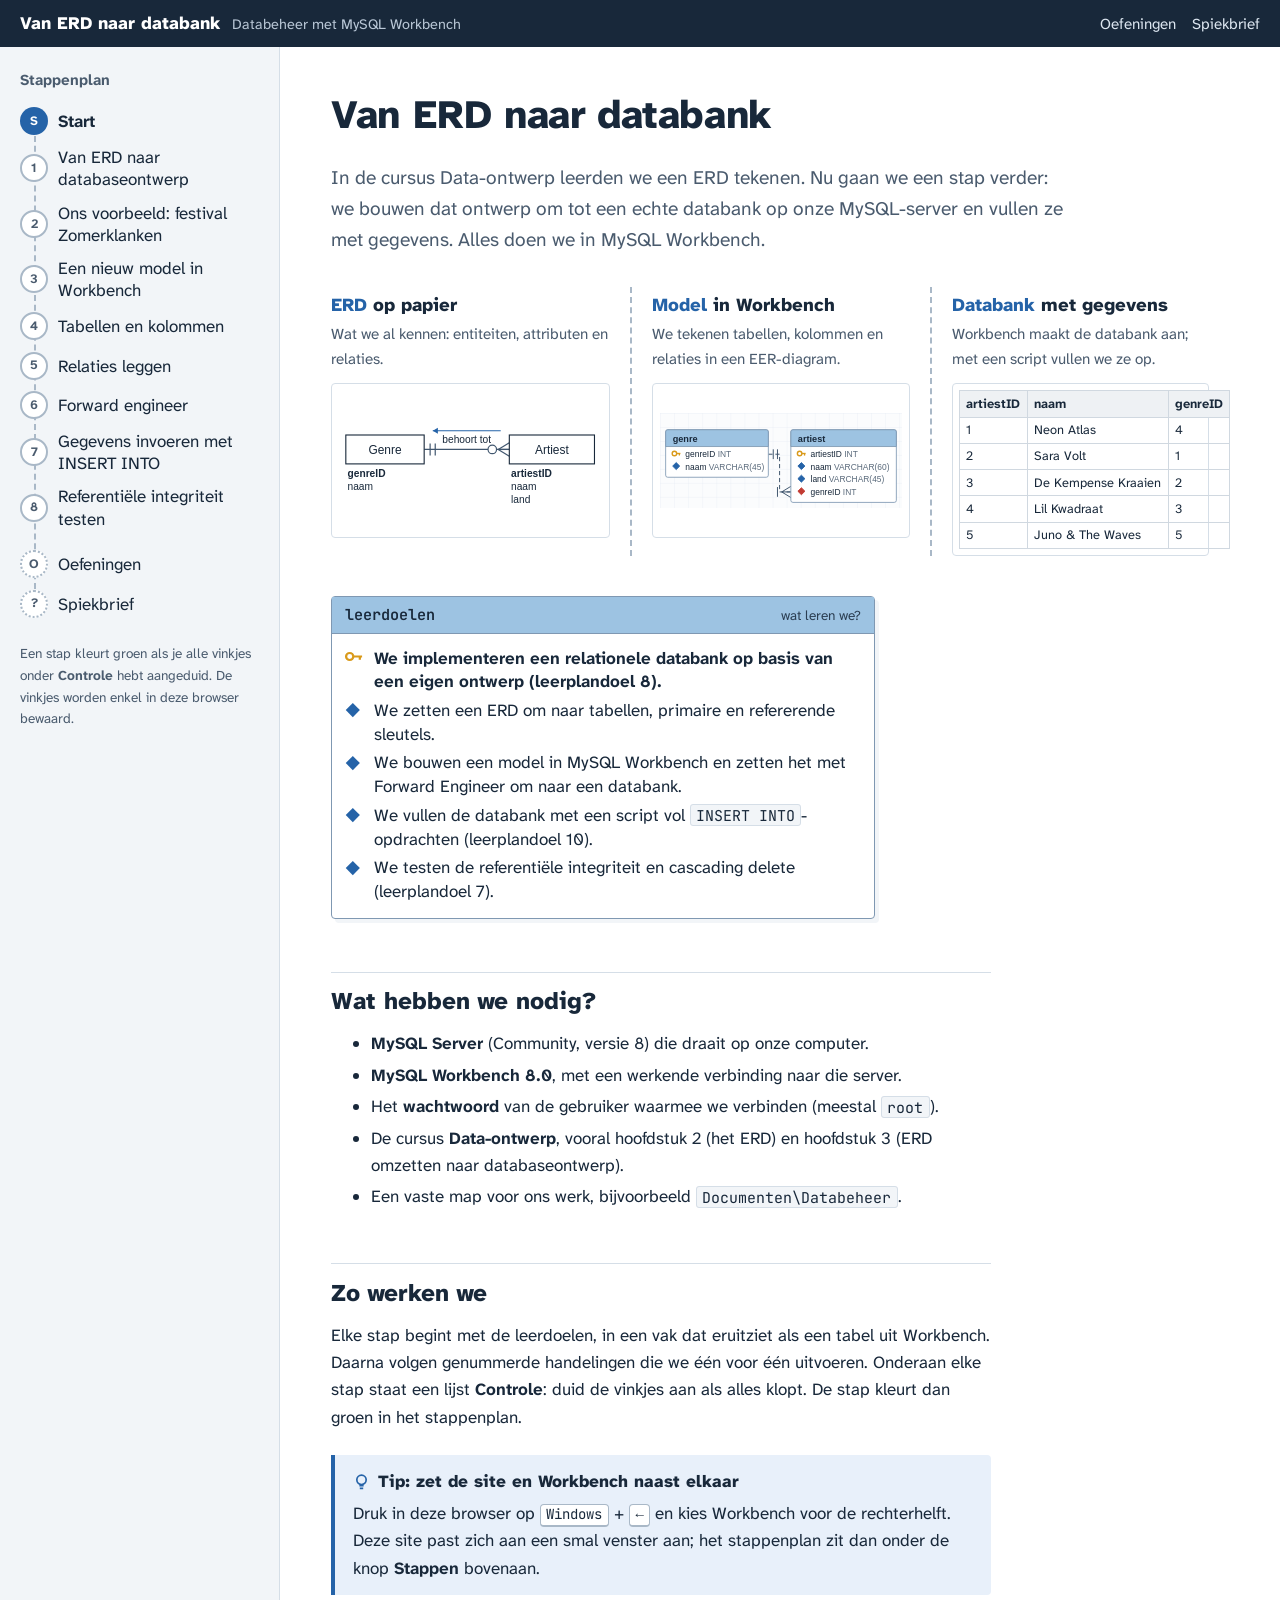
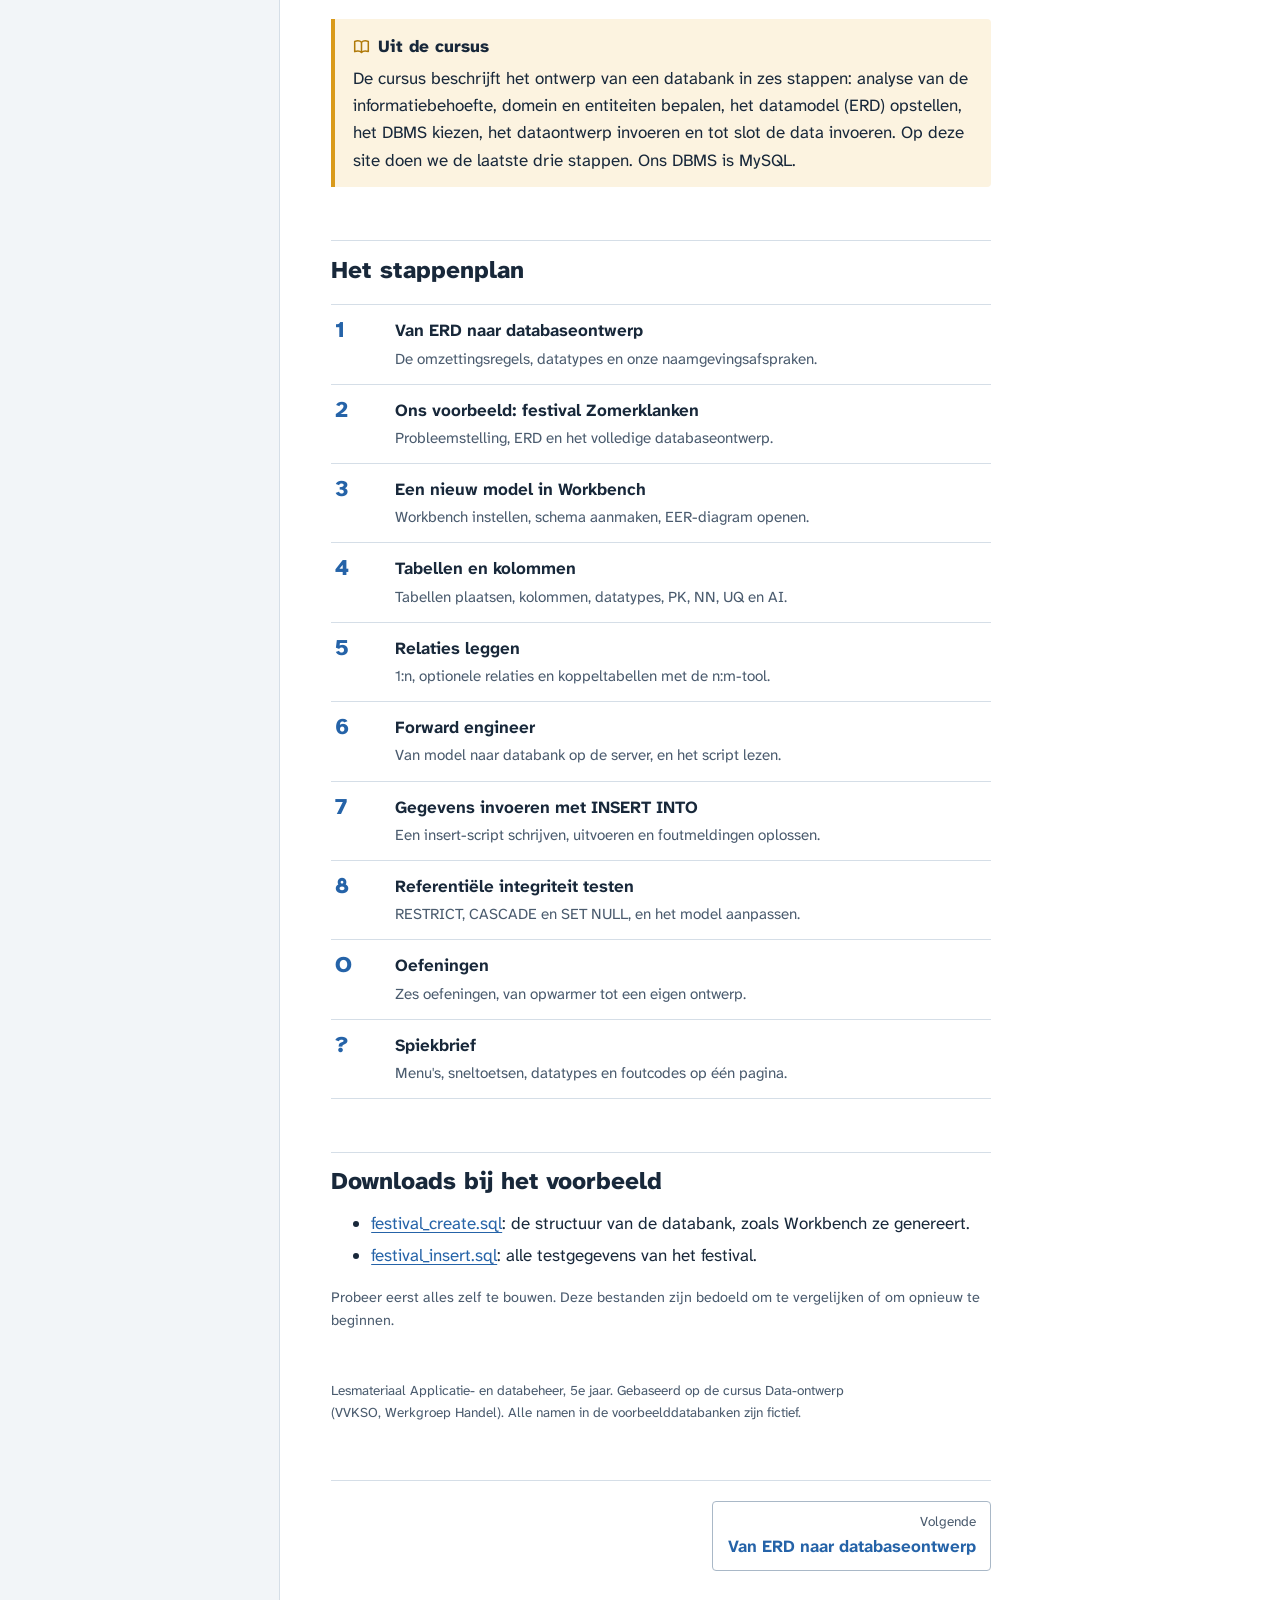
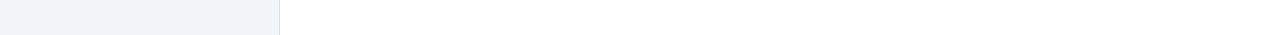
==== index.html @ cf81688a "V01" ====
<!DOCTYPE html>
<html lang="nl">
<head>
<meta charset="utf-8">
<meta name="viewport" content="width=device-width, initial-scale=1">
<title>Van ERD naar databank | Databeheer met MySQL Workbench</title>
<meta name="description" content="Stap voor stap van een ERD naar een echte MySQL-databank met MySQL Workbench: model, forward engineer en gegevens invoeren met INSERT INTO.">
<link rel="icon" href="img/favicon.svg" type="image/svg+xml">
<link rel="stylesheet" href="css/style.css">
<script src="js/main.js" defer></script>
</head>
<body>
<a class="skip" href="#inhoud">Naar de inhoud</a>
<header class="topbar">
  <a class="brand" href="index.html"><span class="brand-title">Van ERD naar databank</span><span class="brand-sub">Databeheer met MySQL Workbench</span></a>
  <span class="spacer"></span>
  <a class="toplink" href="oefeningen.html">Oefeningen</a>
  <a class="toplink" href="spiekbrief.html">Spiekbrief</a>
  <button class="menu-toggle" type="button" aria-expanded="false" aria-controls="stappen">Stappen</button>
</header>

<div class="layout">
<nav class="sidebar" id="stappen" aria-label="Stappenplan"><noscript><p><a href="1-erd-naar-ontwerp.html">Begin bij stap 1</a></p></noscript></nav>

<main id="inhoud">
<div class="content wide">

  <h1>Van ERD naar databank</h1>
  <p class="lead">In de cursus Data-ontwerp leerden we een ERD tekenen. Nu gaan we een stap verder: we bouwen dat ontwerp om tot een echte databank op onze MySQL-server en vullen ze met gegevens. Alles doen we in MySQL Workbench.</p>

  <div class="route-hero">
    <section class="phase">
      <h2><span class="tag">ERD</span> op papier</h2>
      <p>Wat we al kennen: entiteiten, attributen en relaties.</p>
      <div class="art"><img src="img/fase-erd.svg" width="310" height="140" alt="ERD: Artiest behoort tot Genre. Een genre heeft nul of meer artiesten, een artiest hoort bij precies één genre."></div>
    </section>
    <section class="phase">
      <h2><span class="tag">Model</span> in Workbench</h2>
      <p>We tekenen tabellen, kolommen en relaties in een EER-diagram.</p>
      <div class="art"><img src="img/fase-model.svg" width="344" height="136" alt="EER-diagram in Workbench: tabel artiest krijgt een refererende sleutel genreID naar tabel genre."></div>
    </section>
    <section class="phase">
      <h2><span class="tag">Databank</span> met gegevens</h2>
      <p>Workbench maakt de databank aan; met een script vullen we ze op.</p>
      <div class="art">
        <table class="result-grid" aria-label="Voorbeeld van gegevens in de tabel artiest">
          <thead><tr><th>artiestID</th><th>naam</th><th>genreID</th></tr></thead>
          <tbody>
            <tr><td>1</td><td>Neon Atlas</td><td>4</td></tr>
            <tr><td>2</td><td>Sara Volt</td><td>1</td></tr>
            <tr><td>3</td><td>De Kempense Kraaien</td><td>2</td></tr>
            <tr><td>4</td><td>Lil Kwadraat</td><td>3</td></tr>
            <tr><td>5</td><td>Juno &amp; The Waves</td><td>5</td></tr>
          </tbody>
        </table>
      </div>
    </section>
  </div>

  <figure class="goals" aria-label="Wat leren we?">
    <div class="goals-head"><span class="tname">leerdoelen</span><span class="hint">wat leren we?</span></div>
    <ul>
      <li class="key">We implementeren een relationele databank op basis van een eigen ontwerp (leerplandoel 8).</li>
      <li>We zetten een ERD om naar tabellen, primaire en refererende sleutels.</li>
      <li>We bouwen een model in MySQL Workbench en zetten het met Forward Engineer om naar een databank.</li>
      <li>We vullen de databank met een script vol <code>INSERT INTO</code>-opdrachten (leerplandoel 10).</li>
      <li>We testen de referentiële integriteit en cascading delete (leerplandoel 7).</li>
    </ul>
  </figure>

  <div class="content">
  <h2>Wat hebben we nodig?</h2>
  <ul>
    <li><b>MySQL Server</b> (Community, versie 8) die draait op onze computer.</li>
    <li><b>MySQL Workbench 8.0</b>, met een werkende verbinding naar die server.</li>
    <li>Het <b>wachtwoord</b> van de gebruiker waarmee we verbinden (meestal <code>root</code>).</li>
    <li>De cursus <b>Data-ontwerp</b>, vooral hoofdstuk 2 (het ERD) en hoofdstuk 3 (ERD omzetten naar databaseontwerp).</li>
    <li>Een vaste map voor ons werk, bijvoorbeeld <code>Documenten\Databeheer</code>.</li>
  </ul>

  <h2>Zo werken we</h2>
  <p>Elke stap begint met de leerdoelen, in een vak dat eruitziet als een tabel uit Workbench. Daarna volgen genummerde handelingen die we één voor één uitvoeren. Onderaan elke stap staat een lijst <b>Controle</b>: duid de vinkjes aan als alles klopt. De stap kleurt dan groen in het stappenplan.</p>

  <aside class="note tip">
    <p class="note-title">Tip: zet de site en Workbench naast elkaar</p>
    <p>Druk in deze browser op <kbd>Windows</kbd> + <kbd>←</kbd> en kies Workbench voor de rechterhelft. Deze site past zich aan een smal venster aan; het stappenplan zit dan onder de knop <b>Stappen</b> bovenaan.</p>
  </aside>

  <aside class="note course">
    <p class="note-title">Uit de cursus</p>
    <p>De cursus beschrijft het ontwerp van een databank in zes stappen: analyse van de informatiebehoefte, domein en entiteiten bepalen, het datamodel (ERD) opstellen, het DBMS kiezen, het dataontwerp invoeren en tot slot de data invoeren. Op deze site doen we de laatste drie stappen. Ons DBMS is MySQL.</p>
  </aside>

  <h2>Het stappenplan</h2>
  <ol class="overview">
    <li><a href="1-erd-naar-ontwerp.html"><span class="nr">1</span><span><span class="t">Van ERD naar databaseontwerp</span><span class="d">De omzettingsregels, datatypes en onze naamgevingsafspraken.</span></span></a></li>
    <li><a href="2-voorbeeld-festival.html"><span class="nr">2</span><span><span class="t">Ons voorbeeld: festival Zomerklanken</span><span class="d">Probleemstelling, ERD en het volledige databaseontwerp.</span></span></a></li>
    <li><a href="3-nieuw-model.html"><span class="nr">3</span><span><span class="t">Een nieuw model in Workbench</span><span class="d">Workbench instellen, schema aanmaken, EER-diagram openen.</span></span></a></li>
    <li><a href="4-tabellen.html"><span class="nr">4</span><span><span class="t">Tabellen en kolommen</span><span class="d">Tabellen plaatsen, kolommen, datatypes, PK, NN, UQ en AI.</span></span></a></li>
    <li><a href="5-relaties.html"><span class="nr">5</span><span><span class="t">Relaties leggen</span><span class="d">1:n, optionele relaties en koppeltabellen met de n:m-tool.</span></span></a></li>
    <li><a href="6-forward-engineer.html"><span class="nr">6</span><span><span class="t">Forward engineer</span><span class="d">Van model naar databank op de server, en het script lezen.</span></span></a></li>
    <li><a href="7-gegevens-invoeren.html"><span class="nr">7</span><span><span class="t">Gegevens invoeren met INSERT INTO</span><span class="d">Een insert-script schrijven, uitvoeren en foutmeldingen oplossen.</span></span></a></li>
    <li><a href="8-integriteit.html"><span class="nr">8</span><span><span class="t">Referentiële integriteit testen</span><span class="d">RESTRICT, CASCADE en SET NULL, en het model aanpassen.</span></span></a></li>
    <li><a href="oefeningen.html"><span class="nr">O</span><span><span class="t">Oefeningen</span><span class="d">Zes oefeningen, van opwarmer tot een eigen ontwerp.</span></span></a></li>
    <li><a href="spiekbrief.html"><span class="nr">?</span><span><span class="t">Spiekbrief</span><span class="d">Menu's, sneltoetsen, datatypes en foutcodes op één pagina.</span></span></a></li>
  </ol>

  <h2>Downloads bij het voorbeeld</h2>
  <ul>
    <li><a href="downloads/festival_create.sql" download>festival_create.sql</a>: de structuur van de databank, zoals Workbench ze genereert.</li>
    <li><a href="downloads/festival_insert.sql" download>festival_insert.sql</a>: alle testgegevens van het festival.</li>
  </ul>
  <p class="small muted">Probeer eerst alles zelf te bouwen. Deze bestanden zijn bedoeld om te vergelijken of om opnieuw te beginnen.</p>

  <p class="site-foot">Lesmateriaal Applicatie- en databeheer, 5e jaar. Gebaseerd op de cursus Data-ontwerp (VVKSO, Werkgroep Handel). Alle namen in de voorbeelddatabanken zijn fictief.</p>
  </div>

  <nav class="pager" data-auto aria-label="Vorige en volgende stap"></nav>
</div>
</main>
</div>
</body>
</html>
---- css/style.css ----
/* =========================================================
   Van ERD naar databank – stijlblad
   Kleuren volgen de iconen van MySQL Workbench:
   goud = primaire sleutel, rood = refererende sleutel,
   blauw = verplicht veld (NN).
   ========================================================= */

@font-face {
  font-family: "Atkinson Hyperlegible Next";
  src: url("../fonts/atkinson-hyperlegible-next-latin-400-normal.woff2") format("woff2");
  font-weight: 400; font-style: normal; font-display: swap;
}
@font-face {
  font-family: "Atkinson Hyperlegible Next";
  src: url("../fonts/atkinson-hyperlegible-next-latin-400-italic.woff2") format("woff2");
  font-weight: 400; font-style: italic; font-display: swap;
}
@font-face {
  font-family: "Atkinson Hyperlegible Next";
  src: url("../fonts/atkinson-hyperlegible-next-latin-700-normal.woff2") format("woff2");
  font-weight: 700; font-style: normal; font-display: swap;
}
@font-face {
  font-family: "Atkinson Hyperlegible Next";
  src: url("../fonts/atkinson-hyperlegible-next-latin-800-normal.woff2") format("woff2");
  font-weight: 800; font-style: normal; font-display: swap;
}
@font-face {
  font-family: "JetBrains Mono";
  src: url("../fonts/jetbrains-mono-latin-400-normal.woff2") format("woff2");
  font-weight: 400; font-style: normal; font-display: swap;
}
@font-face {
  font-family: "JetBrains Mono";
  src: url("../fonts/jetbrains-mono-latin-600-normal.woff2") format("woff2");
  font-weight: 600; font-style: normal; font-display: swap;
}

:root {
  --ink: #18283A;
  --ink-2: #4A5B6E;
  --paper: #FFFFFF;
  --ground: #F2F5F8;
  --rule: #D5DEE7;
  --rule-strong: #A9B8C7;
  --blue: #2563A8;
  --blue-soft: #E8F0FA;
  --gold: #D99A1B;
  --gold-soft: #FCF3E0;
  --red: #C23B32;
  --red-soft: #FBEAE8;
  --green: #2E7D4F;
  --green-soft: #E6F3EB;
  --table-head: #9DC3E2;

  --sans: "Atkinson Hyperlegible Next", "Segoe UI", system-ui, sans-serif;
  --mono: "JetBrains Mono", Consolas, "Cascadia Mono", monospace;

  --measure: 60ch;
  --sidebar: 17.5rem;
  --radius: 4px;
}

*, *::before, *::after { box-sizing: border-box; }

html { -webkit-text-size-adjust: 100%; scroll-padding-top: 4.5rem; }

body {
  margin: 0;
  font-family: var(--sans);
  font-size: 1.0625rem;
  line-height: 1.6;
  color: var(--ink);
  background: var(--paper);
}

img, svg { max-width: 100%; height: auto; }

a { color: var(--blue); text-underline-offset: 0.18em; }
a:hover { text-decoration-thickness: 2px; }

:focus-visible { outline: 3px solid var(--gold); outline-offset: 2px; border-radius: 2px; }

.skip {
  position: absolute; left: -999px; top: 0.5rem;
  background: var(--ink); color: #fff; padding: 0.5rem 1rem; z-index: 100;
}
.skip:focus { left: 0.5rem; }

/* ---------------------------------------------------- topbalk */
.topbar {
  position: sticky; top: 0; z-index: 20;
  display: flex; align-items: center; gap: 1rem;
  padding: 0.6rem 1.25rem;
  background: var(--ink); color: #fff;
}
.topbar .brand {
  display: flex; align-items: baseline; gap: 0.75rem;
  color: #fff; text-decoration: none; min-width: 0;
}
.brand-title { font-weight: 800; font-size: 1.1rem; white-space: nowrap; }
.brand-sub { color: #B9C7D6; font-size: 0.9rem; white-space: nowrap; overflow: hidden; text-overflow: ellipsis; }
.topbar .spacer { flex: 1; }
.topbar a.toplink { color: #DCE6F0; text-decoration: none; font-size: 0.95rem; white-space: nowrap; }
.topbar a.toplink:hover { color: #fff; text-decoration: underline; }
.menu-toggle {
  display: none;
  font: inherit; font-size: 0.95rem; color: var(--ink);
  background: #fff; border: 0; border-radius: var(--radius);
  padding: 0.3rem 0.8rem; cursor: pointer;
}

/* ---------------------------------------------------- lay-out */
.layout {
  display: grid;
  grid-template-columns: var(--sidebar) minmax(0, 1fr);
  min-height: calc(100vh - 3rem);
}

.sidebar {
  background: var(--ground);
  border-right: 1px solid var(--rule);
  padding: 1.5rem 1rem 2rem 1.25rem;
}
.sidebar-inner { position: sticky; top: 4.25rem; }
.sidebar h2 { font-size: 0.95rem; color: var(--ink-2); margin: 0 0 0.75rem; font-weight: 700; border: 0; padding: 0; }

/* stappenlijst als relatielijn */
.route { list-style: none; margin: 0; padding: 0; position: relative; }
.route::before {
  content: ""; position: absolute; left: 0.85rem; top: 0.9rem; bottom: 0.9rem;
  border-left: 2px dashed var(--rule-strong);
}
.route li { position: relative; margin: 0; }
.route a {
  display: grid; grid-template-columns: 1.75rem 1fr; gap: 0.6rem; align-items: center;
  padding: 0.35rem 0.4rem 0.35rem 0; color: var(--ink); text-decoration: none; line-height: 1.3;
  border-radius: var(--radius);
}
.route a:hover .route-label { text-decoration: underline; }
.route .node {
  width: 1.75rem; height: 1.75rem; border-radius: 50%;
  display: grid; place-items: center;
  background: #fff; border: 2px solid var(--rule-strong);
  font-size: 0.8rem; font-weight: 700; color: var(--ink-2);
  position: relative; z-index: 1;
}
.route .done .node { background: var(--green); border-color: var(--green); color: #fff; }
.route [aria-current="page"] .node { background: var(--blue); border-color: var(--blue); color: #fff; }
.route [aria-current="page"] .route-label { font-weight: 700; }
.route .extra .node { border-style: dotted; }
.route-sep { height: 0.6rem; }
.sidebar .progress-note { font-size: 0.85rem; color: var(--ink-2); margin: 1.25rem 0 0; }

main {
  padding: 2.25rem clamp(1.25rem, 4vw, 3.5rem) 4rem;
  min-width: 0;
}
.content { max-width: var(--measure); }
.content.wide { max-width: 72rem; }

/* ---------------------------------------------------- typografie */
h1, h2, h3, h4 { line-height: 1.2; margin: 2.2em 0 0.6em; }
h1 { font-size: clamp(1.9rem, 3.4vw, 2.5rem); font-weight: 800; letter-spacing: -0.01em; margin-top: 0.2em; }
h2 { font-size: 1.5rem; font-weight: 800; padding-top: 0.6em; border-top: 1px solid var(--rule); }
h3 { font-size: 1.18rem; font-weight: 700; }
h4 { font-size: 1.02rem; font-weight: 700; margin-top: 1.6em; }
p, ul, ol, dl { margin: 0 0 1em; }
li { margin: 0.25em 0; }
.lead { font-size: 1.2rem; color: var(--ink-2); max-width: 62ch; }
small, .small { font-size: 0.9rem; }
.muted { color: var(--ink-2); }

.step-no { margin: 0; color: var(--blue); font-weight: 700; }

/* inline elementen */
code, kbd, samp { font-family: var(--mono); font-size: 0.88em; }
:not(pre) > code {
  background: var(--ground); border: 1px solid var(--rule);
  padding: 0.05em 0.35em; border-radius: 3px; overflow-wrap: anywhere;
  -webkit-box-decoration-break: clone; box-decoration-break: clone;
}
kbd {
  display: inline-block; padding: 0.02em 0.4em; border: 1px solid var(--rule-strong);
  border-bottom-width: 2px; border-radius: 4px; background: #fff; font-size: 0.82em; line-height: 1.4;
}
/* knoppen, menu's en velden in Workbench */
.ui {
  font-weight: 700; color: var(--ink);
  background: linear-gradient(transparent 60%, var(--blue-soft) 60%);
}
.menu-path { white-space: nowrap; font-weight: 700; }
.menu-path .sep { color: var(--ink-2); font-weight: 400; padding: 0 0.15em; }

/* sleuteltermen met Workbench-kleur */
.pk, .fk, .nn { font-weight: 700; padding: 0 0.25em; border-radius: 3px; }
.pk { background: var(--gold-soft); box-shadow: inset 0 -2px 0 var(--gold); }
.fk { background: var(--red-soft); box-shadow: inset 0 -2px 0 var(--red); }
.nn { background: var(--blue-soft); box-shadow: inset 0 -2px 0 var(--blue); }

/* ---------------------------------------------------- leerdoelen als tabel uit een EER-diagram */
.goals {
  margin: 1.75rem 0 2rem; max-width: 34rem;
  border: 1px solid #7F98B2; border-radius: var(--radius); background: #fff;
  box-shadow: 4px 4px 0 var(--ground);
}
.goals-head {
  background: var(--table-head); border-bottom: 1px solid #7F98B2;
  padding: 0.35rem 0.8rem; display: flex; justify-content: space-between; align-items: baseline; gap: 1rem;
}
.goals-head .tname { font-family: var(--mono); font-weight: 600; font-size: 0.95rem; }
.goals-head .hint { font-size: 0.85rem; color: #2B3E52; }
.goals ul { list-style: none; margin: 0; padding: 0.5rem 0.8rem 0.6rem; }
.goals li { position: relative; padding-left: 1.8rem; margin: 0.3rem 0; line-height: 1.4; }
.goals li::before {
  content: ""; position: absolute; left: 0.2rem; top: 0.4rem; width: 0.6rem; height: 0.6rem;
  background: var(--blue); transform: rotate(45deg);
}
.goals li.key { font-weight: 700; }
.goals li.key::before {
  left: 0; top: 0.3rem; width: 1.1rem; height: 0.8rem; transform: none; background: none;
  background-image: url("data:image/svg+xml,%3Csvg xmlns='http://www.w3.org/2000/svg' viewBox='0 0 16 10'%3E%3Ccircle cx='4' cy='5' r='3.2' fill='none' stroke='%23D99A1B' stroke-width='2'/%3E%3Cpath d='M7 5h8M13 5v3' stroke='%23D99A1B' stroke-width='2' fill='none'/%3E%3C/svg%3E");
  background-repeat: no-repeat; background-size: contain;
}

/* ---------------------------------------------------- genummerde handelingen */
ol.steps { list-style: none; counter-reset: stap; padding: 0; margin: 1.25rem 0 1.5rem; }
ol.steps > li {
  counter-increment: stap; position: relative;
  padding: 0 0 1.1rem 2.75rem; margin: 0;
}
ol.steps > li::before {
  content: counter(stap);
  position: absolute; left: 0; top: 0.05rem;
  width: 1.85rem; height: 1.85rem; border-radius: 50%;
  display: grid; place-items: center;
  font-weight: 800; font-size: 0.95rem;
  color: var(--blue); background: #fff; border: 2px solid var(--blue);
}
ol.steps > li:not(:last-child)::after {
  content: ""; position: absolute; left: 0.88rem; top: 2.1rem; bottom: 0.2rem;
  border-left: 2px solid var(--blue-soft);
}
ol.steps > li > :last-child { margin-bottom: 0; }

/* ---------------------------------------------------- kaders */
.note {
  margin: 1.5rem 0; padding: 0.85rem 1.1rem 0.85rem 1.1rem;
  border-left: 4px solid var(--blue); background: var(--blue-soft);
  border-radius: 0 var(--radius) var(--radius) 0;
}
.note > :last-child { margin-bottom: 0; }
.note-title { font-weight: 800; margin: 0 0 0.3rem; display: flex; align-items: center; gap: 0.5rem; }
.note-title::before {
  content: ""; width: 1.1rem; height: 1.1rem; flex: none;
  background-repeat: no-repeat; background-size: contain;
}
.note.tip .note-title::before {
  background-image: url("data:image/svg+xml,%3Csvg xmlns='http://www.w3.org/2000/svg' viewBox='0 0 20 20'%3E%3Ccircle cx='10' cy='8' r='5.5' fill='none' stroke='%232563A8' stroke-width='2'/%3E%3Cpath d='M7.5 15h5M8 18h4' stroke='%232563A8' stroke-width='2'/%3E%3C/svg%3E");
}
.note.warn { border-color: var(--red); background: var(--red-soft); }
.note.warn .note-title::before {
  background-image: url("data:image/svg+xml,%3Csvg xmlns='http://www.w3.org/2000/svg' viewBox='0 0 20 20'%3E%3Cpath d='M10 2 19 18H1z' fill='none' stroke='%23C23B32' stroke-width='2' stroke-linejoin='round'/%3E%3Cpath d='M10 8v4.5M10 14.5v1.5' stroke='%23C23B32' stroke-width='2'/%3E%3C/svg%3E");
}
.note.course { border-color: var(--gold); background: var(--gold-soft); }
.note.course .note-title::before {
  background-image: url("data:image/svg+xml,%3Csvg xmlns='http://www.w3.org/2000/svg' viewBox='0 0 20 20'%3E%3Cpath d='M2 4c3-1 6-1 8 1 2-2 5-2 8-1v12c-3-1-6-1-8 1-2-2-5-2-8-1z M10 5v12' fill='none' stroke='%23B07A0A' stroke-width='1.8' stroke-linejoin='round'/%3E%3C/svg%3E");
}
.note.check { border-color: var(--green); background: var(--green-soft); }
.note.check .note-title::before {
  background-image: url("data:image/svg+xml,%3Csvg xmlns='http://www.w3.org/2000/svg' viewBox='0 0 20 20'%3E%3Crect x='2' y='2' width='16' height='16' rx='2' fill='none' stroke='%232E7D4F' stroke-width='2'/%3E%3Cpath d='M6 10.5 9 13.5 14.5 7' fill='none' stroke='%232E7D4F' stroke-width='2.2'/%3E%3C/svg%3E");
}

/* controlelijst met vinkjes (bewaard in de browser) */
.checklist { list-style: none; padding: 0; margin: 0.4rem 0 0; }
.checklist li { margin: 0.35rem 0; }
.checklist label { display: grid; grid-template-columns: 1.4rem 1fr; gap: 0.5rem; align-items: start; cursor: pointer; }
.checklist input { width: 1.15rem; height: 1.15rem; margin: 0.2rem 0 0; accent-color: var(--green); }
.checklist input:checked + span { color: var(--ink-2); }

/* ---------------------------------------------------- figuren */
figure { margin: 1.75rem 0; }
figcaption { font-size: 0.92rem; color: var(--ink-2); margin-top: 0.5rem; max-width: var(--measure); }
.diagram {
  overflow-x: auto; border: 1px solid var(--rule); border-radius: var(--radius);
  background: #fff; padding: 0.5rem;
}
.diagram img { display: block; width: 100%; min-width: 680px; max-width: none; height: auto; }
.diagram + figcaption { margin-top: 0.5rem; }
.bleed { max-width: 64rem; }

/* ---------------------------------------------------- tabellen */
.table-wrap { overflow-x: auto; margin: 1.25rem 0 1.5rem; }
table { border-collapse: collapse; width: 100%; font-size: 0.97rem; }
caption { text-align: left; font-weight: 700; padding-bottom: 0.4rem; }
th, td { text-align: left; vertical-align: top; padding: 0.5rem 0.7rem; border-bottom: 1px solid var(--rule); }
thead th { background: var(--ground); border-bottom: 2px solid var(--rule-strong); font-weight: 700; }
td code { white-space: nowrap; }

/* ontwerp van een tabel (kolommen + vlaggen) */
.design caption code { font-size: 1rem; }
.design td:nth-child(n+3) { white-space: nowrap; }

/* ---------------------------------------------------- codeblokken (zoals de SQL-editor van Workbench) */
.code {
  margin: 1.25rem 0 1.5rem; border: 1px solid var(--rule-strong); border-radius: var(--radius);
  background: #fff; overflow: hidden;
}
.code-bar {
  display: flex; align-items: center; justify-content: space-between; gap: 1rem;
  background: var(--ground); border-bottom: 1px solid var(--rule); padding: 0.25rem 0.4rem 0.25rem 0.8rem;
  font-size: 0.85rem; color: var(--ink-2);
}
.code-bar .fname { font-family: var(--mono); color: var(--ink); }
.code-bar button, .code-bar a.dl {
  font: inherit; font-size: 0.85rem; color: var(--blue); background: #fff;
  border: 1px solid var(--rule-strong); border-radius: 3px; padding: 0.15rem 0.6rem; cursor: pointer; text-decoration: none;
}
.code-bar button:hover, .code-bar a.dl:hover { border-color: var(--blue); }
.code-bar .actions { display: flex; gap: 0.35rem; }
pre {
  margin: 0; overflow-x: auto; font-family: var(--mono); font-size: 0.86rem; line-height: 1.55;
  counter-reset: line; padding: 0.6rem 0;
}
pre code { display: block; }
pre .ln { display: block; padding: 0 1rem 0 0; white-space: pre; }
pre .ln::before {
  counter-increment: line; content: counter(line);
  display: inline-block; width: 2.6rem; padding-right: 0.8rem; margin-right: 0.8rem;
  text-align: right; color: #97A6B5; border-right: 1px solid var(--rule); user-select: none;
}
.tok-kw { color: #1D4E9E; font-weight: 600; }
.tok-type { color: #7A3FB0; }
.tok-str { color: #2E7D4F; }
.tok-num { color: #B4560A; }
.tok-com { color: #6B7B8C; font-style: italic; }
.tok-id { color: #8A2F28; }
.tok-fn { color: #0E6E78; }

/* ---------------------------------------------------- schematische Workbench-schermen */
.wb {
  margin: 1.5rem 0; border: 1px solid #B9C4CF; border-radius: 6px; background: #F7F8FA;
  font-family: "Segoe UI", var(--sans); font-size: 0.9rem; overflow: hidden; max-width: 46rem;
}
.wb-title {
  background: #E4E8ED; border-bottom: 1px solid #C8D1DA; padding: 0.3rem 0.75rem;
  font-size: 0.82rem; color: #3B4B5C; display: flex; justify-content: space-between;
}
.wb-title .tag { color: #6A7A8B; }
.wb-body { padding: 0.75rem; overflow-x: auto; }
.wb-row { display: flex; gap: 0.75rem; align-items: center; flex-wrap: wrap; margin: 0.35rem 0; }
.wb-field {
  display: inline-block; min-width: 9rem; background: #fff; border: 1px solid #AEB9C5;
  padding: 0.1rem 0.45rem; font-family: var(--mono); font-size: 0.85rem;
}
.wb-btn {
  display: inline-block; background: #fff; border: 1px solid #9FAAB6; border-radius: 3px;
  padding: 0.15rem 0.7rem; font-size: 0.85rem;
}
.wb-btn.primary { border-color: var(--blue); }
.wb-section { font-weight: 700; color: #33475B; margin: 0.6rem 0 0.3rem; border-bottom: 1px solid #D3DAE2; }
.wb-icon {
  display: inline-grid; place-items: center; width: 4.5rem; height: 3.3rem; background: #fff;
  border: 1px solid #C2CCD6; border-radius: 4px; font-size: 0.75rem; text-align: center; line-height: 1.2; padding: 0.2rem;
}
.wb-icon.hl { border: 2px solid var(--gold); background: var(--gold-soft); }
.wb-grid { border-collapse: collapse; width: auto; font-size: 0.82rem; background: #fff; }
.wb-grid th, .wb-grid td { border: 1px solid #D0D8E0; padding: 0.15rem 0.45rem; text-align: center; white-space: nowrap; }
.wb-grid th { background: #EEF1F4; font-weight: 600; }
.wb-grid td:first-child, .wb-grid th:first-child, .wb-grid td:nth-child(2), .wb-grid th:nth-child(2) { text-align: left; }
.wb-grid td.name { font-family: var(--mono); }
.wb-grid tr.new td { color: #8C99A6; font-style: italic; }
.cb {
  display: inline-block; width: 0.85rem; height: 0.85rem; border: 1px solid #8A97A4; background: #fff;
  vertical-align: -0.1rem; border-radius: 2px; position: relative;
}
.cb.on { background: var(--blue); border-color: var(--blue); }
.cb.on::after {
  content: ""; position: absolute; left: 0.24rem; top: 0.05rem; width: 0.25rem; height: 0.5rem;
  border: solid #fff; border-width: 0 2px 2px 0; transform: rotate(45deg);
}
.cb.hl { outline: 2px solid var(--gold); outline-offset: 1px; }
.radio { display: inline-block; width: 0.8rem; height: 0.8rem; border-radius: 50%; border: 1px solid #8A97A4; background: #fff; vertical-align: -0.08rem; }
.radio.on { background: radial-gradient(var(--blue) 45%, #fff 50%); border-color: var(--blue); }
.wb-cols { display: grid; grid-template-columns: repeat(auto-fit, minmax(13rem, 1fr)); gap: 0.75rem; }
.wb-box { background: #fff; border: 1px solid #C8D1DA; border-radius: 4px; padding: 0.5rem 0.65rem; min-width: 0; overflow-x: auto; }
.wb-out td.ok::before { content: "✔"; color: var(--green); font-weight: 700; }
.wb-out td.err::before { content: "✖"; color: var(--red); font-weight: 700; }
.wb-out td { text-align: left !important; white-space: normal !important; }
.wb-out td.ok, .wb-out td.err { text-align: center !important; }
.callout-num {
  display: inline-grid; place-items: center; width: 1.25rem; height: 1.25rem; border-radius: 50%;
  background: var(--gold); color: #fff; font-size: 0.75rem; font-weight: 800; vertical-align: 0.05rem;
}

/* wizard-stappen */
.wizard { list-style: none; padding: 0; margin: 1.25rem 0; display: flex; flex-wrap: wrap; gap: 0.4rem; counter-reset: wz; }
.wizard li {
  counter-increment: wz; margin: 0; padding: 0.35rem 0.8rem 0.35rem 0.5rem; background: var(--ground);
  border: 1px solid var(--rule); border-radius: 999px; font-size: 0.92rem; display: flex; gap: 0.45rem; align-items: center;
}
.wizard li::before {
  content: counter(wz); width: 1.4rem; height: 1.4rem; border-radius: 50%; display: grid; place-items: center;
  background: var(--blue); color: #fff; font-weight: 800; font-size: 0.8rem;
}

/* ---------------------------------------------------- startpagina */
.route-hero { margin: 2rem 0 2.5rem; display: grid; grid-template-columns: repeat(3, minmax(0, 1fr)); gap: 0; max-width: 72rem; }
.phase { padding: 0 1.25rem 0 0; position: relative; }
.phase + .phase { padding-left: 1.25rem; border-left: 2px dashed var(--rule-strong); }
.phase h2 { border: 0; padding: 0; margin: 0.4rem 0 0.4rem; font-size: 1.15rem; }
.phase p { font-size: 0.95rem; color: var(--ink-2); margin: 0 0 0.75rem; }
.phase .art { background: #fff; border: 1px solid var(--rule); border-radius: var(--radius); padding: 0.4rem; min-height: 9.7rem; display: grid; place-items: center; }
.phase .art img { display: block; }
.phase .tag { font-weight: 800; color: var(--blue); }
.result-grid { border-collapse: collapse; font-family: "Segoe UI", var(--sans); font-size: 0.8rem; width: 100%; }
.result-grid th, .result-grid td { border: 1px solid #D0D8E0; padding: 0.15rem 0.4rem; white-space: nowrap; text-align: left; }
.result-grid th { background: #EEF1F4; font-weight: 600; }

.overview { list-style: none; padding: 0; margin: 1.25rem 0; display: grid; gap: 0; }
.overview li { margin: 0; border-top: 1px solid var(--rule); }
.overview li:last-child { border-bottom: 1px solid var(--rule); }
.overview a {
  display: grid; grid-template-columns: 3rem 1fr; gap: 0.75rem; padding: 0.75rem 0.25rem;
  text-decoration: none; color: var(--ink);
}
.overview a:hover { background: var(--ground); }
.overview .nr { font-weight: 800; font-size: 1.4rem; color: var(--blue); line-height: 1.2; }
.overview .t { font-weight: 700; display: block; }
.overview .d { color: var(--ink-2); font-size: 0.95rem; }

/* ---------------------------------------------------- oefeningen */
.exercise { border-top: 3px solid var(--ink); margin-top: 3rem; padding-top: 0.25rem; }
.exercise h2 { border: 0; padding-top: 0; margin-top: 0.6rem; }
.level { display: inline-flex; gap: 0.2rem; vertical-align: middle; margin-left: 0.5rem; }
.level i { width: 0.65rem; height: 0.65rem; background: var(--rule-strong); transform: rotate(45deg); display: inline-block; }
.level i.on { background: var(--blue); }
.meta-list { display: flex; flex-wrap: wrap; gap: 0.5rem 1.5rem; padding: 0; list-style: none; color: var(--ink-2); font-size: 0.95rem; }
.meta-list li { margin: 0; }

details {
  margin: 1rem 0; border: 1px solid var(--rule); border-radius: var(--radius); background: #fff;
}
details > summary {
  cursor: pointer; padding: 0.6rem 0.9rem; font-weight: 700; color: var(--blue); list-style-position: inside;
}
details[open] > summary { border-bottom: 1px solid var(--rule); }
details > .details-body { padding: 0.8rem 1rem 0.2rem; }

/* ---------------------------------------------------- vorige / volgende */
.pager {
  display: flex; justify-content: space-between; gap: 1rem; flex-wrap: wrap;
  margin-top: 3.5rem; padding-top: 1.25rem; border-top: 1px solid var(--rule); max-width: var(--measure);
}
.pager a {
  display: block; text-decoration: none; padding: 0.6rem 0.9rem; border: 1px solid var(--rule-strong);
  border-radius: var(--radius); min-width: 12rem; color: var(--ink);
}
.pager a:hover { border-color: var(--blue); background: var(--blue-soft); }
.pager .dir { display: block; font-size: 0.85rem; color: var(--ink-2); }
.pager .ttl { font-weight: 700; color: var(--blue); }
.pager .next { text-align: right; margin-left: auto; }

.site-foot { margin-top: 3rem; font-size: 0.85rem; color: var(--ink-2); max-width: var(--measure); }

/* ---------------------------------------------------- smal scherm (bv. naast Workbench) */
@media (max-width: 62rem) {
  .layout { grid-template-columns: minmax(0, 1fr); }
  .sidebar {
    display: none; position: fixed; inset: 3rem 0 0 0; z-index: 15; overflow-y: auto;
    border-right: 0; border-bottom: 1px solid var(--rule);
  }
  body.nav-open .sidebar { display: block; }
  .sidebar-inner { position: static; max-width: 26rem; }
  .menu-toggle { display: inline-block; }
  .brand-sub { display: none; }
  .route-hero { grid-template-columns: minmax(0, 1fr); gap: 1.5rem; }
  .phase + .phase { padding-left: 0; border-left: 0; border-top: 2px dashed var(--rule-strong); padding-top: 1.25rem; }
  .phase { padding-right: 0; }
}
@media (max-width: 30rem) {
  body { font-size: 1rem; }
  .topbar a.toplink { display: none; }
  ol.steps > li { padding-left: 2.4rem; }
}

@media (prefers-reduced-motion: reduce) {
  * { scroll-behavior: auto !important; transition: none !important; }
}

@media print {
  .topbar, .sidebar, .pager, .code-bar button, .menu-toggle { display: none !important; }
  .layout { display: block; }
  main { padding: 0; }
  details { border: 0; }
  details:not([open]) > .details-body { display: block; }
}

/* ---------------------------------------------------- kleine Workbench-iconen in de tekst */
.sr-only { position: absolute; width: 1px; height: 1px; overflow: hidden; clip: rect(0 0 0 0); white-space: nowrap; }
.ico { display: inline-block; width: 1rem; height: 0.9rem; vertical-align: -0.1rem; background-repeat: no-repeat; background-position: center; background-size: contain; }
.ico-pk { background-image: url("data:image/svg+xml,%3Csvg xmlns='http://www.w3.org/2000/svg' viewBox='0 0 16 10'%3E%3Ccircle cx='4' cy='5' r='3.2' fill='none' stroke='%23D99A1B' stroke-width='2'/%3E%3Cpath d='M7 5h8M13 5v3' stroke='%23D99A1B' stroke-width='2' fill='none'/%3E%3C/svg%3E"); }
.ico-pfk { background-image: url("data:image/svg+xml,%3Csvg xmlns='http://www.w3.org/2000/svg' viewBox='0 0 16 10'%3E%3Ccircle cx='4' cy='5' r='3.2' fill='none' stroke='%23C23B32' stroke-width='2'/%3E%3Cpath d='M7 5h8M13 5v3' stroke='%23C23B32' stroke-width='2' fill='none'/%3E%3C/svg%3E"); }
.ico-nn { background-image: url("data:image/svg+xml,%3Csvg xmlns='http://www.w3.org/2000/svg' viewBox='0 0 12 12'%3E%3Cpath d='M6 1 11 6 6 11 1 6z' fill='%232563A8' stroke='%232563A8'/%3E%3C/svg%3E"); }
.ico-null { background-image: url("data:image/svg+xml,%3Csvg xmlns='http://www.w3.org/2000/svg' viewBox='0 0 12 12'%3E%3Cpath d='M6 1 11 6 6 11 1 6z' fill='%23fff' stroke='%232563A8' stroke-width='1.3'/%3E%3C/svg%3E"); }
.ico-fk { background-image: url("data:image/svg+xml,%3Csvg xmlns='http://www.w3.org/2000/svg' viewBox='0 0 12 12'%3E%3Cpath d='M6 1 11 6 6 11 1 6z' fill='%23C23B32' stroke='%23C23B32'/%3E%3C/svg%3E"); }
.ico-fknull { background-image: url("data:image/svg+xml,%3Csvg xmlns='http://www.w3.org/2000/svg' viewBox='0 0 12 12'%3E%3Cpath d='M6 1 11 6 6 11 1 6z' fill='%23fff' stroke='%23C23B32' stroke-width='1.3'/%3E%3C/svg%3E"); }
.sym { height: 1.6rem; width: auto; vertical-align: middle; }

/* relationeel schema in cursusnotatie */
.schema { list-style: none; padding: 0; margin: 1rem 0 1.5rem; font-family: var(--mono); font-size: 0.92rem; }
.schema li { margin: 0.3rem 0; }
.schema .pk, .schema .fk { font-weight: 600; }
.yes { color: var(--blue); font-weight: 800; }
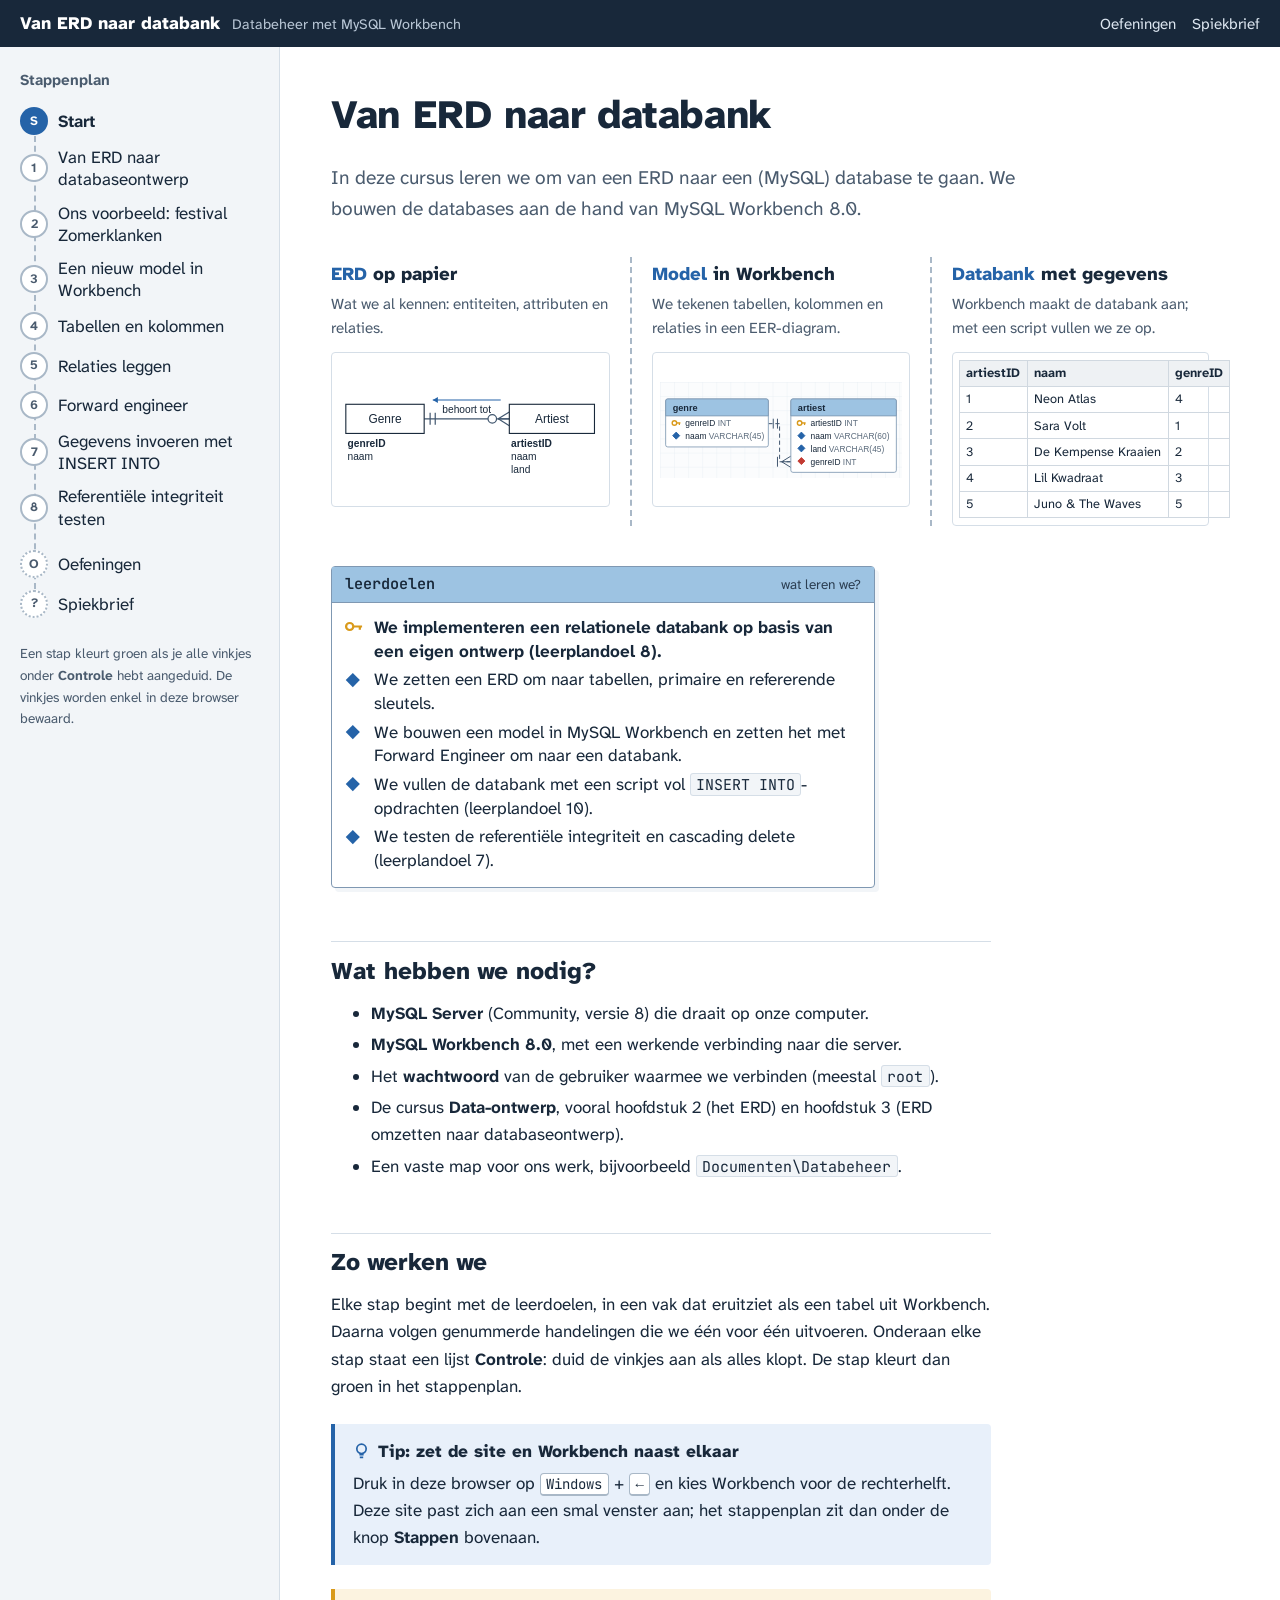
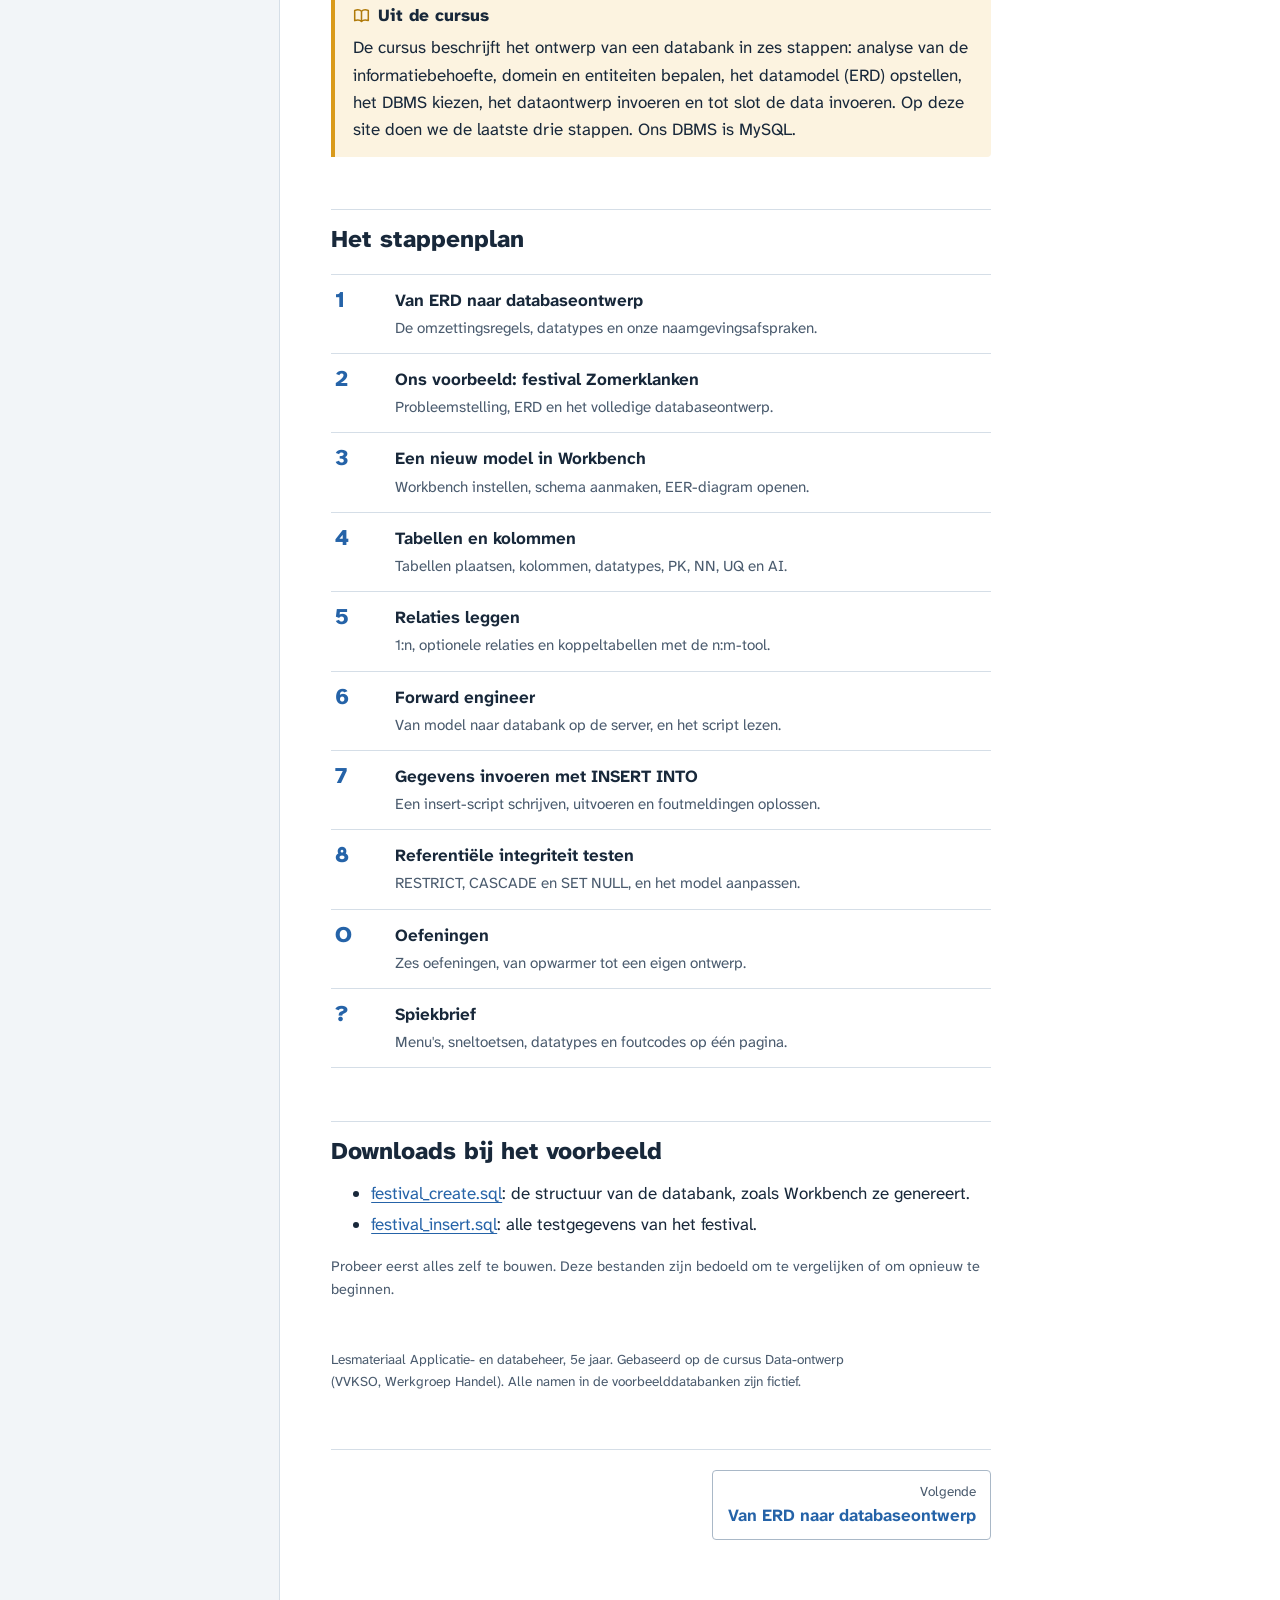
==== commit f95813ec: "Update course description for clarity" ====
--- a/index.html
+++ b/index.html
@@ -26,7 +26,7 @@
 <div class="content wide">
 
   <h1>Van ERD naar databank</h1>
-  <p class="lead">In de cursus Data-ontwerp leerden we een ERD tekenen. Nu gaan we een stap verder: we bouwen dat ontwerp om tot een echte databank op onze MySQL-server en vullen ze met gegevens. Alles doen we in MySQL Workbench.</p>
+  <p class="lead">In deze cursus leren we om van een ERD naar een (MySQL) database te gaan. We bouwen de databases aan de hand van MySQL Workbench 8.0.</p>
 
   <div class="route-hero">
     <section class="phase">
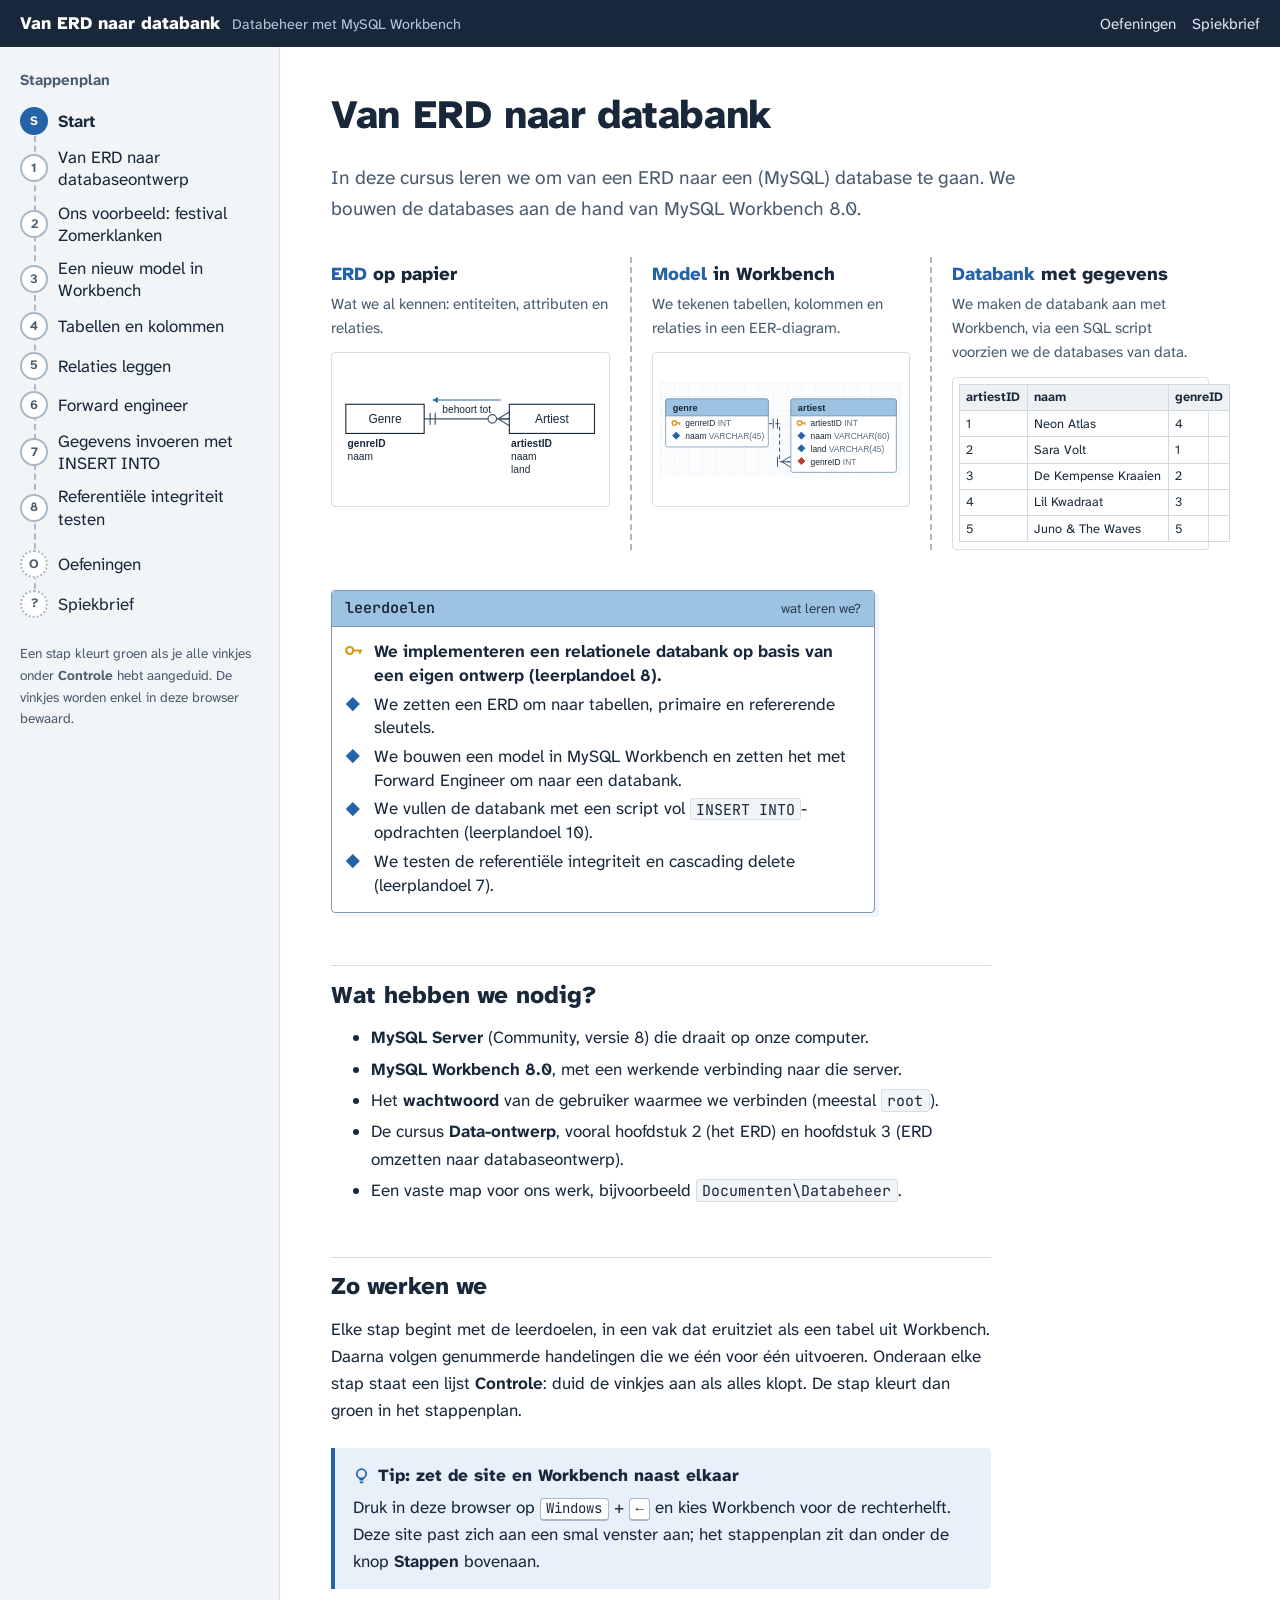
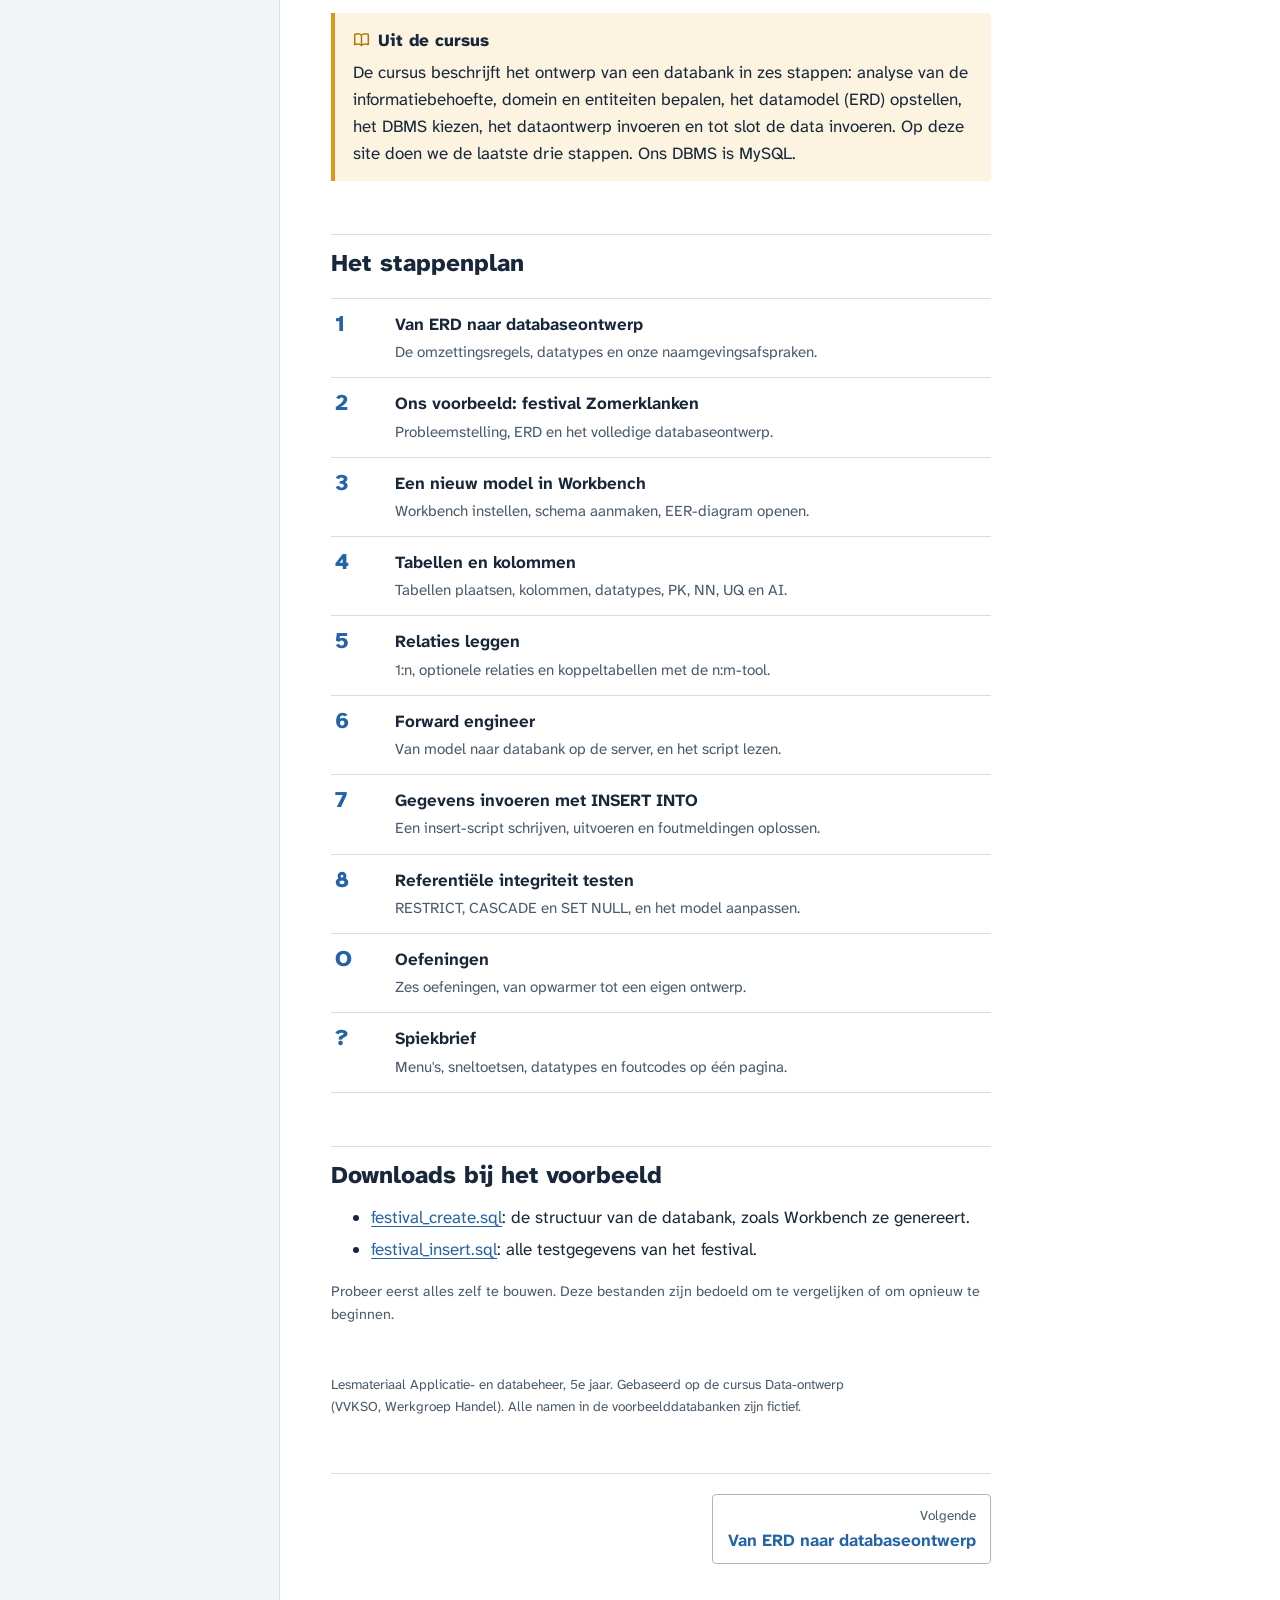
==== commit 0df2e663: "Update database description in index.html" ====
--- a/index.html
+++ b/index.html
@@ -41,7 +41,7 @@
     </section>
     <section class="phase">
       <h2><span class="tag">Databank</span> met gegevens</h2>
-      <p>Workbench maakt de databank aan; met een script vullen we ze op.</p>
+      <p>We maken de databank aan met Workbench, via een SQL script voorzien we de databases van data.</p>
       <div class="art">
         <table class="result-grid" aria-label="Voorbeeld van gegevens in de tabel artiest">
           <thead><tr><th>artiestID</th><th>naam</th><th>genreID</th></tr></thead>
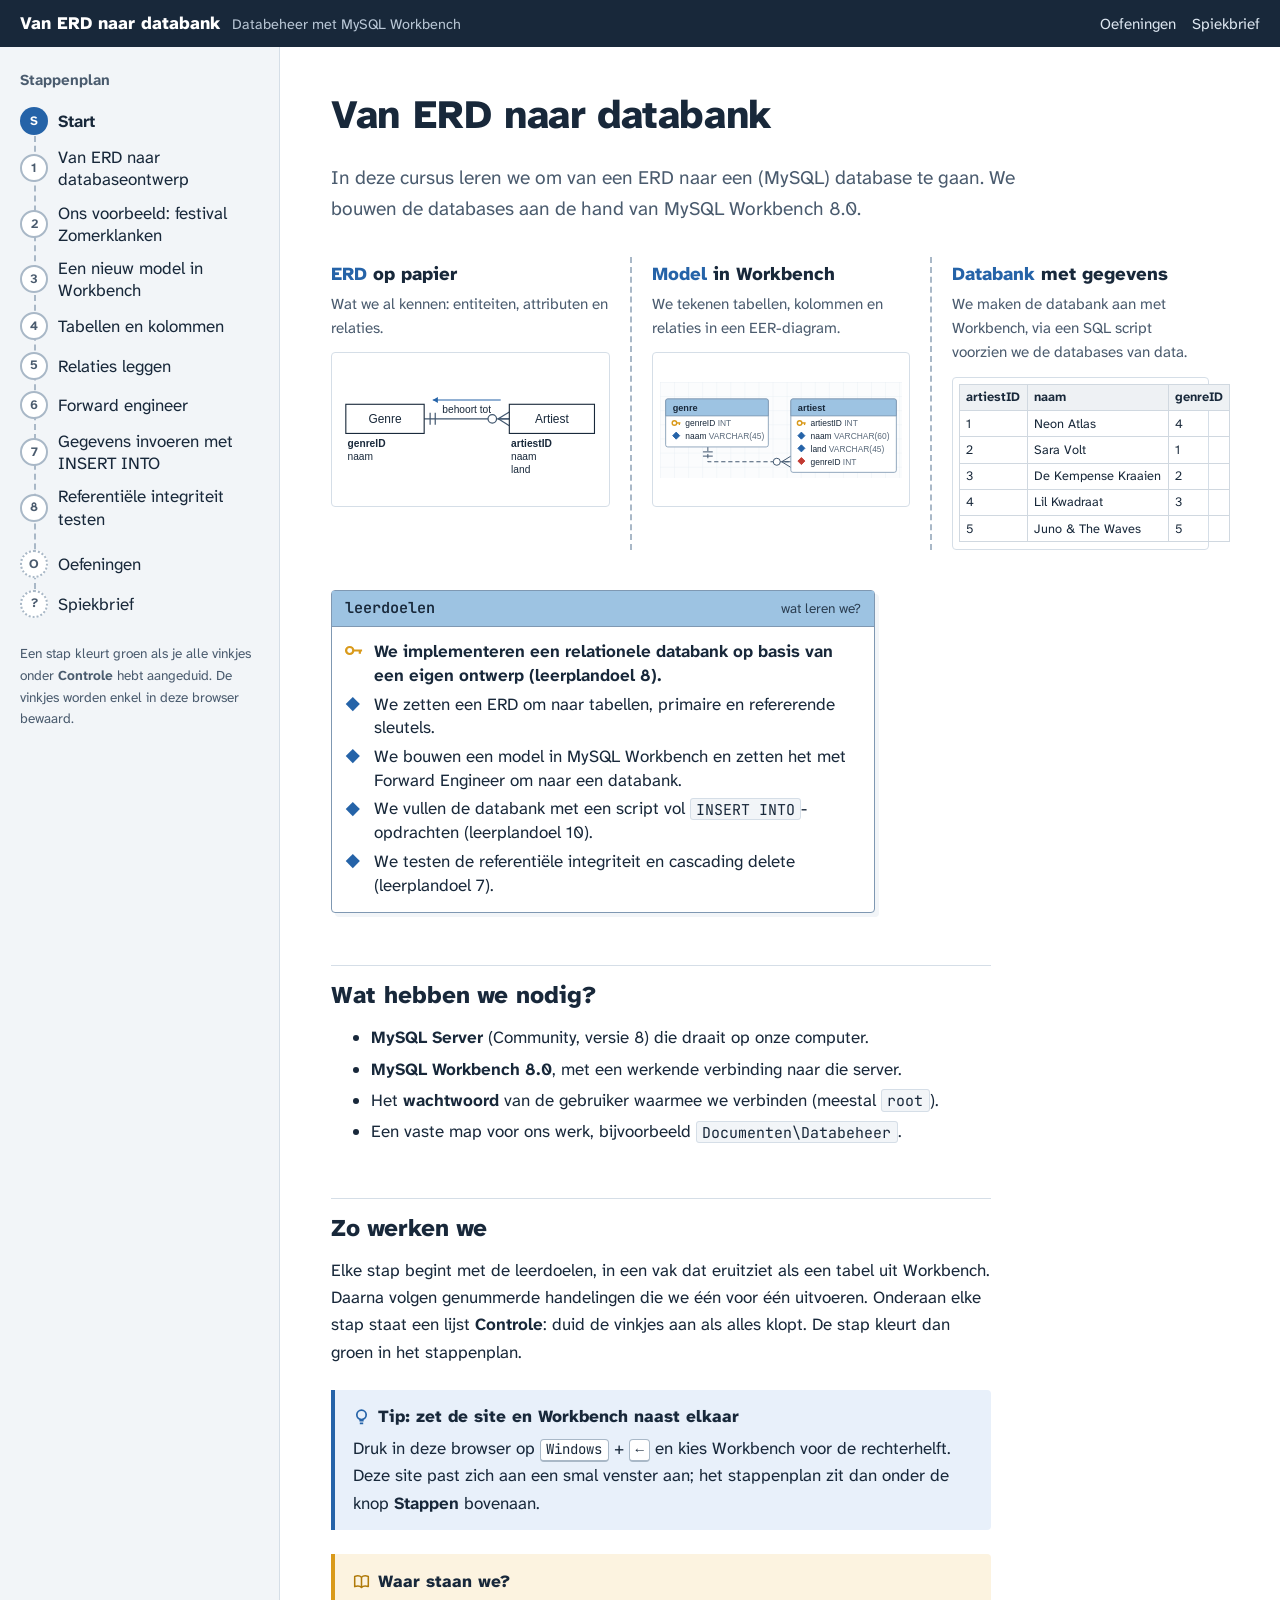
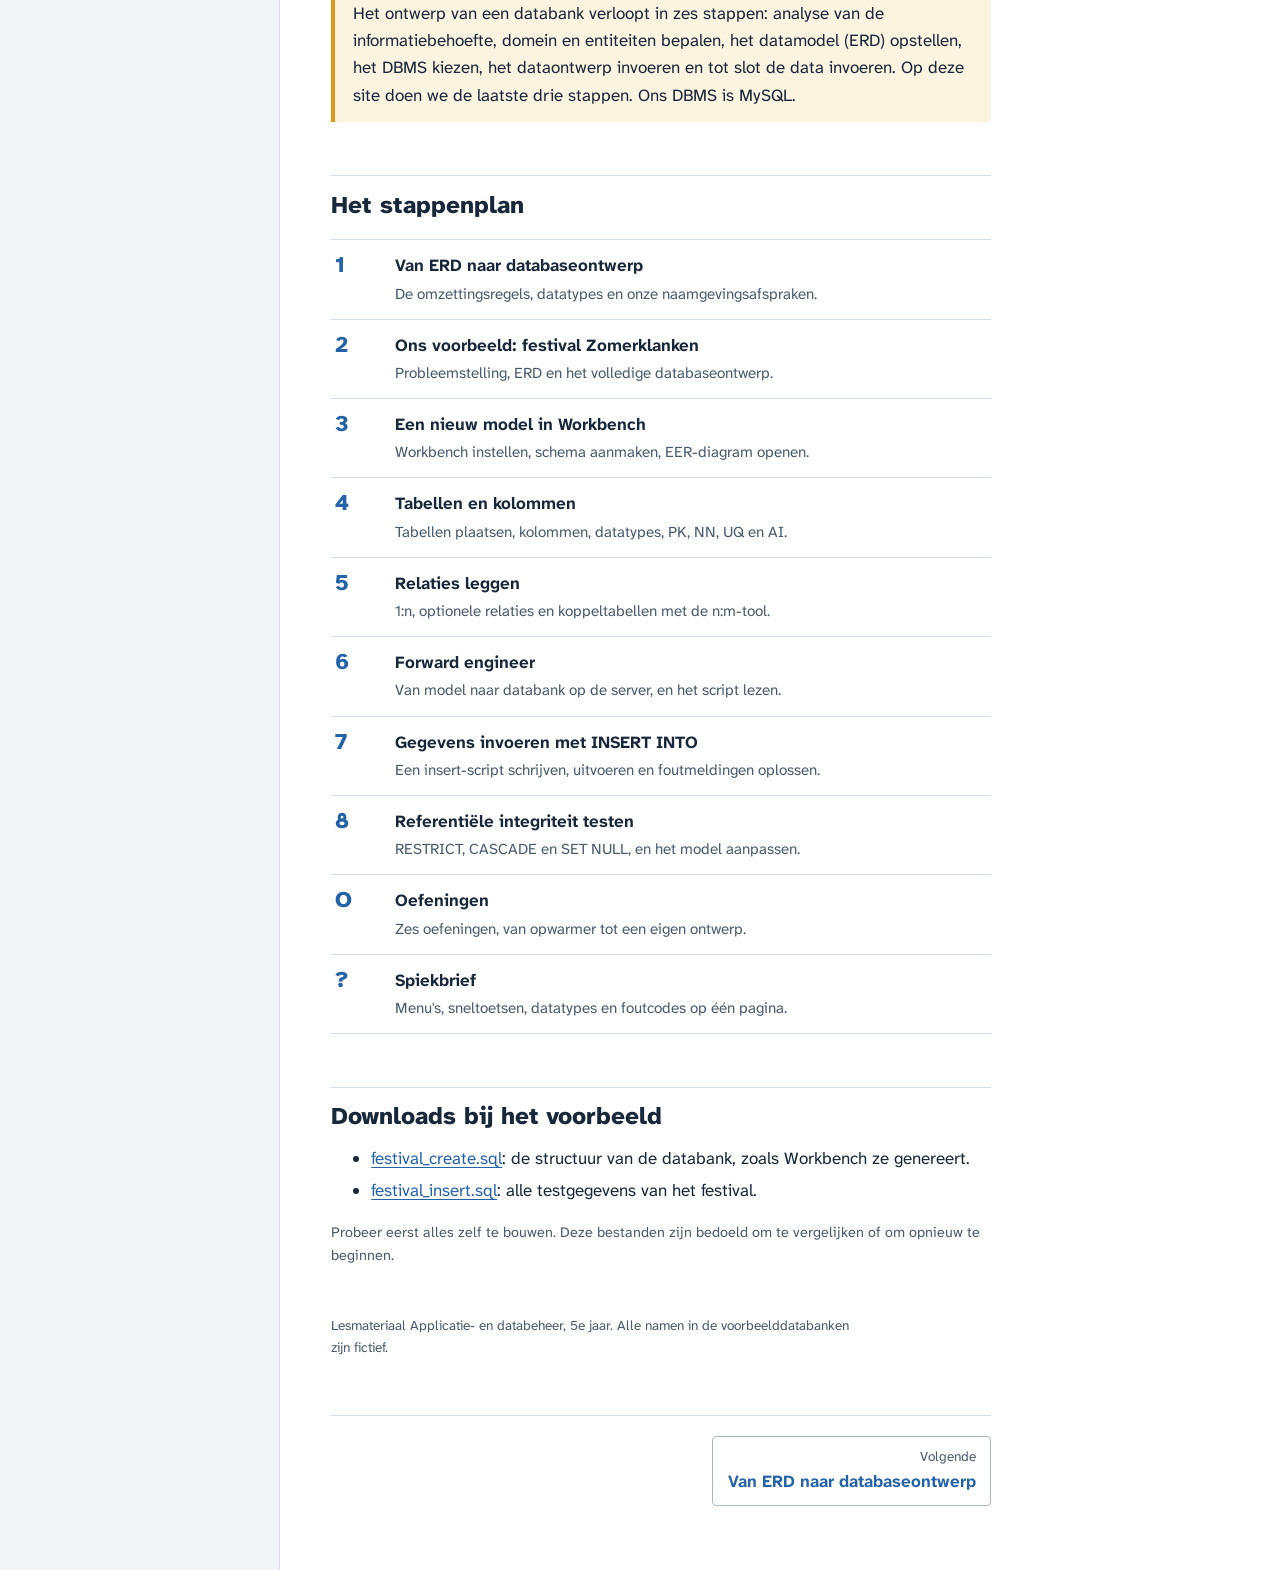
==== commit 806e887f: "V02" ====
--- a/index.html
+++ b/index.html
@@ -41,7 +41,7 @@
     </section>
     <section class="phase">
       <h2><span class="tag">Databank</span> met gegevens</h2>
-      <p>We maken de databank aan met Workbench, via een SQL script voorzien we de databases van data.</p>
+      <p>We maken de databank aan met Workbench, via een SQL script voorzien we de databases van data. </p>
       <div class="art">
         <table class="result-grid" aria-label="Voorbeeld van gegevens in de tabel artiest">
           <thead><tr><th>artiestID</th><th>naam</th><th>genreID</th></tr></thead>
@@ -74,7 +74,6 @@
     <li><b>MySQL Server</b> (Community, versie 8) die draait op onze computer.</li>
     <li><b>MySQL Workbench 8.0</b>, met een werkende verbinding naar die server.</li>
     <li>Het <b>wachtwoord</b> van de gebruiker waarmee we verbinden (meestal <code>root</code>).</li>
-    <li>De cursus <b>Data-ontwerp</b>, vooral hoofdstuk 2 (het ERD) en hoofdstuk 3 (ERD omzetten naar databaseontwerp).</li>
     <li>Een vaste map voor ons werk, bijvoorbeeld <code>Documenten\Databeheer</code>.</li>
   </ul>
 
@@ -86,9 +85,9 @@
     <p>Druk in deze browser op <kbd>Windows</kbd> + <kbd>←</kbd> en kies Workbench voor de rechterhelft. Deze site past zich aan een smal venster aan; het stappenplan zit dan onder de knop <b>Stappen</b> bovenaan.</p>
   </aside>
 
-  <aside class="note course">
-    <p class="note-title">Uit de cursus</p>
-    <p>De cursus beschrijft het ontwerp van een databank in zes stappen: analyse van de informatiebehoefte, domein en entiteiten bepalen, het datamodel (ERD) opstellen, het DBMS kiezen, het dataontwerp invoeren en tot slot de data invoeren. Op deze site doen we de laatste drie stappen. Ons DBMS is MySQL.</p>
+  <aside class="note info">
+    <p class="note-title">Waar staan we?</p>
+    <p>Het ontwerp van een databank verloopt in zes stappen: analyse van de informatiebehoefte, domein en entiteiten bepalen, het datamodel (ERD) opstellen, het DBMS kiezen, het dataontwerp invoeren en tot slot de data invoeren. Op deze site doen we de laatste drie stappen. Ons DBMS is MySQL.</p>
   </aside>
 
   <h2>Het stappenplan</h2>
@@ -112,7 +111,7 @@
   </ul>
   <p class="small muted">Probeer eerst alles zelf te bouwen. Deze bestanden zijn bedoeld om te vergelijken of om opnieuw te beginnen.</p>
 
-  <p class="site-foot">Lesmateriaal Applicatie- en databeheer, 5e jaar. Gebaseerd op de cursus Data-ontwerp (VVKSO, Werkgroep Handel). Alle namen in de voorbeelddatabanken zijn fictief.</p>
+  <p class="site-foot">Lesmateriaal Applicatie- en databeheer, 5e jaar. Alle namen in de voorbeelddatabanken zijn fictief.</p>
   </div>
 
   <nav class="pager" data-auto aria-label="Vorige en volgende stap"></nav>
--- a/css/style.css
+++ b/css/style.css
@@ -262,8 +262,8 @@
 .note.warn .note-title::before {
   background-image: url("data:image/svg+xml,%3Csvg xmlns='http://www.w3.org/2000/svg' viewBox='0 0 20 20'%3E%3Cpath d='M10 2 19 18H1z' fill='none' stroke='%23C23B32' stroke-width='2' stroke-linejoin='round'/%3E%3Cpath d='M10 8v4.5M10 14.5v1.5' stroke='%23C23B32' stroke-width='2'/%3E%3C/svg%3E");
 }
-.note.course { border-color: var(--gold); background: var(--gold-soft); }
-.note.course .note-title::before {
+.note.info { border-color: var(--gold); background: var(--gold-soft); }
+.note.info .note-title::before {
   background-image: url("data:image/svg+xml,%3Csvg xmlns='http://www.w3.org/2000/svg' viewBox='0 0 20 20'%3E%3Cpath d='M2 4c3-1 6-1 8 1 2-2 5-2 8-1v12c-3-1-6-1-8 1-2-2-5-2-8-1z M10 5v12' fill='none' stroke='%23B07A0A' stroke-width='1.8' stroke-linejoin='round'/%3E%3C/svg%3E");
 }
 .note.check { border-color: var(--green); background: var(--green-soft); }
@@ -507,7 +507,7 @@
 .ico-fknull { background-image: url("data:image/svg+xml,%3Csvg xmlns='http://www.w3.org/2000/svg' viewBox='0 0 12 12'%3E%3Cpath d='M6 1 11 6 6 11 1 6z' fill='%23fff' stroke='%23C23B32' stroke-width='1.3'/%3E%3C/svg%3E"); }
 .sym { height: 1.6rem; width: auto; vertical-align: middle; }
 
-/* relationeel schema in cursusnotatie */
+/* relationeel schema */
 .schema { list-style: none; padding: 0; margin: 1rem 0 1.5rem; font-family: var(--mono); font-size: 0.92rem; }
 .schema li { margin: 0.3rem 0; }
 .schema .pk, .schema .fk { font-weight: 600; }
